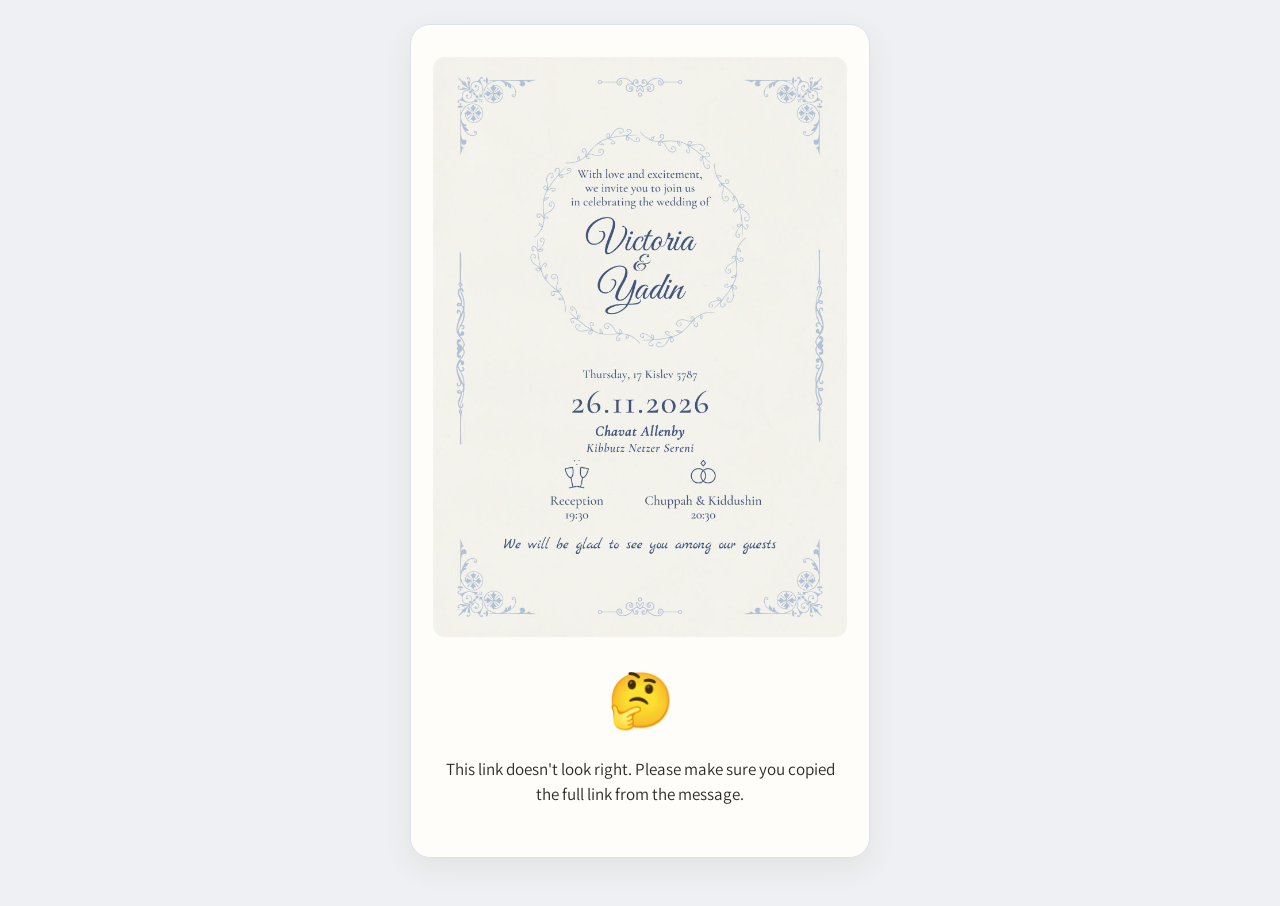
==== en/index.html @ 54bf4de9 "Add English invitation page and English WhatsApp messages via a language column Shared styles and lo" ====
<!doctype html>
<html lang="en" dir="ltr">
<head>
<meta charset="utf-8">
<meta name="viewport" content="width=device-width, initial-scale=1">
<title>Victoria &amp; Yadin's Wedding</title>
<!-- WhatsApp link preview. The image needs an absolute URL and must stay under ~300KB -->
<meta property="og:title" content="Victoria &amp; Yadin are getting married 💍">
<meta property="og:description" content="26.11.2026 · Chavat Allenby, Kibbutz Netzer Sereni · Tap to RSVP">
<meta property="og:image" content="https://zoeykulp.github.io/wedding-rsvp/en/invite.jpg">
<meta property="og:image:type" content="image/jpeg">
<meta property="og:image:width" content="1200">
<meta property="og:image:height" content="630">
<link rel="preconnect" href="https://fonts.googleapis.com">
<link rel="preconnect" href="https://fonts.gstatic.com" crossorigin>
<link href="https://fonts.googleapis.com/css2?family=Cormorant+Garamond:wght@600&family=Assistant:wght@400;600;700&display=swap" rel="stylesheet">
<link rel="stylesheet" href="../app.css">
<style>.done-title { font-family: 'Cormorant Garamond', serif; font-size: 30px; }</style>
</head>
<body>
<main>
  <img id="invite-img" class="invite-img" alt="Wedding invitation" hidden>

  <section id="loading" class="center">
    <div class="spinner" aria-label="Loading"></div>
    <p style="color:var(--muted);margin-top:-20px">Loading your invitation... 💌<br><small>This may take a few seconds</small></p>
  </section>

  <section id="error" class="center" hidden>
    <div class="big-emoji">🤔</div>
    <p>This link doesn't look right. Please make sure you copied the full link from the message.</p>
  </section>

  <section id="form-view" hidden>
    <p class="greet"><span id="greet-hi">Hi!</span> We'd love to know if you can make it 🤍</p>
    <p class="note" id="prev-note" hidden>You've already replied. You can update your answer here.</p>

    <div class="choices" role="radiogroup" aria-label="Will you attend?">
      <button type="button" class="choice" role="radio" aria-checked="false" data-status="מגיע">Yes, we'll be there 🎉</button>
      <button type="button" class="choice" role="radio" aria-checked="false" data-status="לא מגיע">Sorry, we can't make it</button>
      <button type="button" class="choice" role="radio" aria-checked="false" data-status="אולי">Not sure yet</button>
    </div>

    <div id="coming" hidden>
      <div class="field row">
        <span class="label" style="margin:0">How many of you?</span>
        <div class="stepper" data-key="count"></div>
      </div>

      <div class="field">
        <span class="label">Dietary preferences</span>
        <p class="hint">How many of you need a special meal? (Skip if none)</p>
        <div class="row"><span>Vegetarian</span><div class="stepper" data-key="veg"></div></div>
        <div class="row"><span>Vegan</span><div class="stepper" data-key="vegan"></div></div>
        <div class="row"><span>Gluten-free</span><div class="stepper" data-key="gf"></div></div>
      </div>

      <div class="field">
        <label class="check"><input type="checkbox" id="has-allergy"> Food allergy</label>
        <textarea id="allergy" hidden maxlength="300" placeholder="Which food? (e.g. nuts, sesame, fish)"></textarea>
      </div>
    </div>

    <div class="field" id="notes-field" hidden>
      <label class="label" for="notes">Anything else you'd like to tell us? (optional)</label>
      <textarea id="notes" maxlength="500"></textarea>
    </div>

    <p class="error-msg" id="form-error" hidden></p>
    <button type="button" class="primary" id="submit" disabled>Send</button>
  </section>

  <section id="done" class="center" hidden>
    <div class="big-emoji" id="done-emoji"></div>
    <h2 class="done-title" id="done-title"></h2>
    <p class="done-text" id="done-text"></p>
    <a class="secondary" id="waze" target="_blank" rel="noopener" hidden>Navigate with Waze 🚗</a>

    <!-- gift is hidden on the English page (Israeli payment apps only), but app.js expects these elements -->
    <div class="gift" id="gift" hidden>
      <p class="gift-title" id="gift-title"></p>
      <a class="primary gift-btn" id="gift-paybox" hidden></a>
      <div id="gift-bit" hidden><button type="button" class="secondary bit-copy" id="bit-copy"></button></div>
    </div>

    <button type="button" class="secondary" id="edit">Update my answer</button>
  </section>
</main>

<script>
  window.PAGE = {
    INVITE_IMAGE: 'invitation.jpg',
    WAZE_URL: 'https://waze.com/ul?navigate=yes&q=' + encodeURIComponent('חוות אלנבי נצר סרני'),
    SHOW_GIFT: false,
    T: {
      hi: 'Hi ',
      demoName: 'Sample Guest',
      plus: 'Add',
      minus: 'Remove',
      allergyMissing: 'Please tell us which food you are allergic to',
      saveFailed: "Oops, your answer wasn't saved. Please try again 🙏",
      done: {
        'מגיע': ['🥂', 'Wonderful!', "Can't wait to see you on 26.11"],
        'לא מגיע': ['🤍', 'Thank you for letting us know', "We'll miss you!"],
        'אולי': ['🙏', 'Thank you!', 'Once you know, just open the same link and update your answer'],
      },
      giftComing: '', giftNotComing: '', giftPaybox: '', giftBit: '', giftGeneric: '',
      bitCopySuffix: '', bitCopied: '',
    },
  };
</script>
<script src="../app.js"></script>
</body>
</html>
---- app.css ----
/* משותף לדף העברי (index.html) ולדף האנגלי (en/index.html) */
:root {
  --bg: #eef0f3;
  --card: #fffdf9;
  --ink: #2b2a27;
  --muted: #7a756c;
  --line: #dde2ea;
  --accent: #42567b;
  --accent-ink: #ffffff;
  --accent-soft: #e6ebf3;
  --gold: #8a9cbd;
  --danger: #a14a3b;
}
* { box-sizing: border-box; }
body {
  margin: 0;
  min-height: 100vh;
  background: var(--bg);
  color: var(--ink);
  font: 17px/1.5 'Assistant', system-ui, sans-serif;
  display: flex;
  justify-content: center;
  padding: 24px 16px 48px;
}
main {
  width: 100%;
  max-width: 460px;
  background: var(--card);
  border: 1px solid var(--line);
  border-radius: 20px;
  padding: 32px 22px;
  box-shadow: 0 10px 30px rgba(60, 50, 30, .07);
}
[hidden] { display: none !important; }

.invite-img { display: block; width: 100%; border-radius: 12px; margin-bottom: 22px; }
.greet { font-size: 19px; text-align: center; margin: 0 0 18px; }
.note { background: var(--accent-soft); border-radius: 10px; padding: 8px 12px; font-size: 15px; text-align: center; margin: -6px 0 18px; }

.choices { display: grid; gap: 10px; margin-bottom: 22px; }
.choice {
  font: inherit; font-weight: 600; font-size: 18px;
  padding: 14px; border-radius: 14px; cursor: pointer;
  background: var(--card); color: var(--ink); border: 1.5px solid var(--line);
  transition: border-color .15s, background .15s;
}
.choice:hover { border-color: var(--accent); }
.choice[aria-checked="true"] { background: var(--accent); color: var(--accent-ink); border-color: var(--accent); }

.field { margin-bottom: 20px; }
.label { display: block; font-weight: 600; margin-bottom: 8px; }
.hint { color: var(--muted); font-size: 15px; margin: -4px 0 10px; }
.row { display: flex; align-items: center; justify-content: space-between; padding: 8px 0; }
.row + .row { border-top: 1px dashed var(--line); }

.stepper { display: inline-flex; align-items: center; gap: 4px; }
[dir="ltr"] .stepper { flex-direction: row-reverse; } /* באנגלית: − 1 + */
.stepper button {
  width: 40px; height: 40px; border-radius: 50%;
  border: 1.5px solid var(--line); background: var(--card); color: var(--ink);
  font-size: 22px; line-height: 1; cursor: pointer;
}
.stepper button:disabled { opacity: .35; cursor: default; }
.stepper output { min-width: 36px; text-align: center; font-size: 20px; font-weight: 700; }

.check { display: flex; gap: 10px; align-items: center; cursor: pointer; font-weight: 600; }
.check input { width: 20px; height: 20px; accent-color: var(--accent); }
textarea {
  width: 100%; font: inherit; padding: 10px 12px; margin-top: 10px;
  border: 1.5px solid var(--line); border-radius: 12px; background: #fff; color: var(--ink);
  resize: vertical; min-height: 70px;
}
textarea:focus { outline: none; border-color: var(--accent); }

.primary {
  width: 100%; font: inherit; font-weight: 700; font-size: 19px;
  padding: 15px; border: 0; border-radius: 14px; cursor: pointer;
  background: var(--accent); color: var(--accent-ink);
}
.primary:disabled { opacity: .45; cursor: default; }
.secondary {
  display: block; width: 100%; text-align: center; text-decoration: none;
  font: inherit; font-weight: 600; padding: 13px; margin-top: 10px;
  border-radius: 14px; border: 1.5px solid var(--line); background: var(--card); color: var(--ink); cursor: pointer;
}
.error-msg { color: var(--danger); text-align: center; font-weight: 600; }

.gift { margin: 22px 0 6px; padding-top: 18px; border-top: 1px solid var(--line); }
.gift-title { margin: 0 0 12px; font-weight: 600; }
.gift-btn { display: block; text-decoration: none; text-align: center; background: var(--gold); }
.bit-copy { font-size: 18px; margin-top: 0; }

.center { text-align: center; }
.big-emoji { font-size: 54px; margin: 8px 0; }
.done-title { font-family: 'Frank Ruhl Libre', serif; margin: 0 0 8px; }
.done-text { color: var(--muted); }
.spinner {
  width: 36px; height: 36px; margin: 40px auto; border-radius: 50%;
  border: 3px solid var(--line); border-top-color: var(--accent);
  animation: spin .8s linear infinite;
}
@keyframes spin { to { transform: rotate(360deg); } }
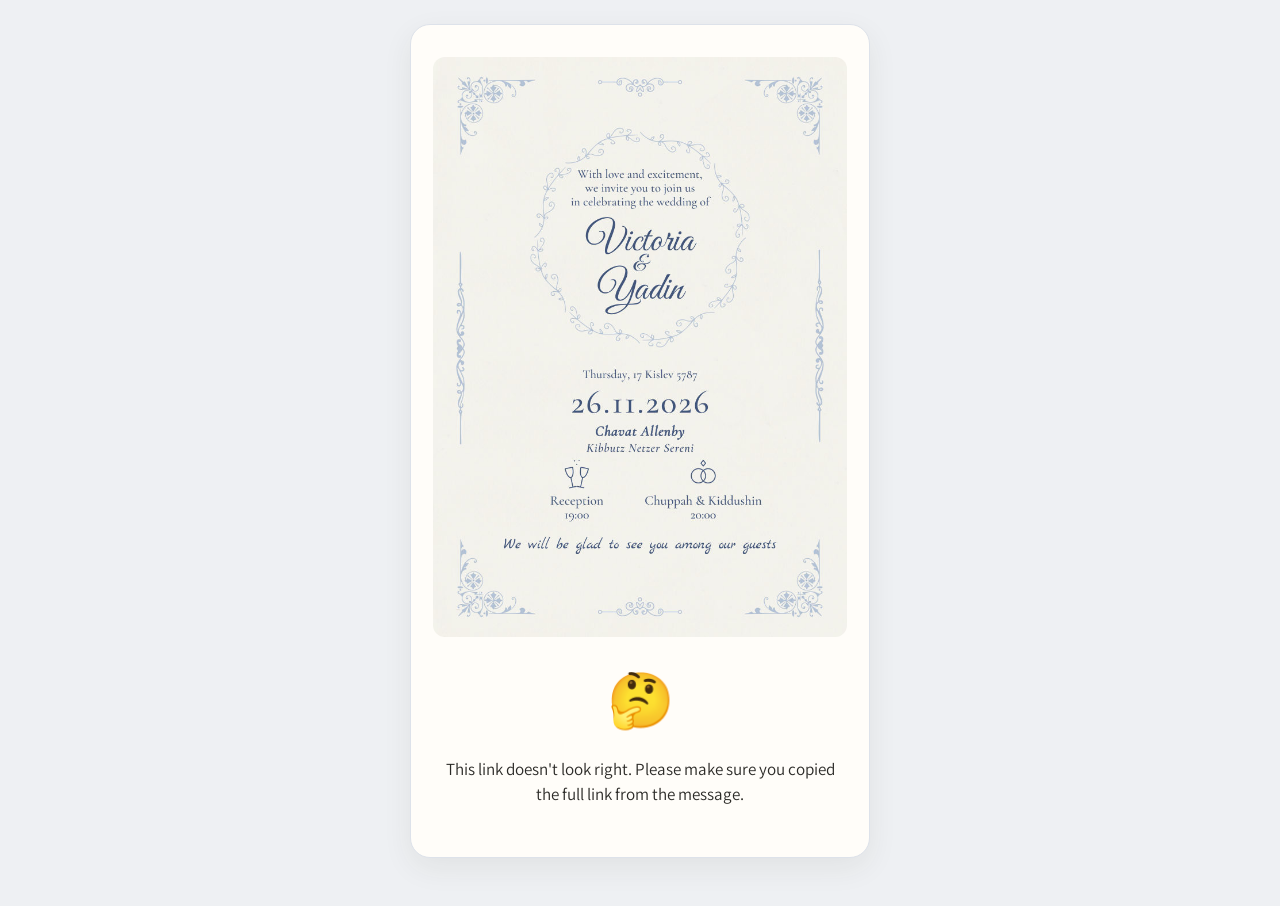
==== commit 02777597: "Gift only in the wedding-day reminder: remove gift button from the site The server no longer sends g" ====
--- a/en/index.html
+++ b/en/index.html
@@ -76,13 +76,6 @@
     <p class="done-text" id="done-text"></p>
     <a class="secondary" id="waze" target="_blank" rel="noopener" hidden>Navigate with Waze 🚗</a>
 
-    <!-- gift is hidden on the English page (Israeli payment apps only), but app.js expects these elements -->
-    <div class="gift" id="gift" hidden>
-      <p class="gift-title" id="gift-title"></p>
-      <a class="primary gift-btn" id="gift-paybox" hidden></a>
-      <div id="gift-bit" hidden><button type="button" class="secondary bit-copy" id="bit-copy"></button></div>
-    </div>
-
     <button type="button" class="secondary" id="edit">Update my answer</button>
   </section>
 </main>
@@ -91,7 +84,6 @@
   window.PAGE = {
     INVITE_IMAGE: 'invitation.jpg',
     WAZE_URL: 'https://waze.com/ul?navigate=yes&q=' + encodeURIComponent('חוות אלנבי נצר סרני'),
-    SHOW_GIFT: false,
     T: {
       hi: 'Hi ',
       demoName: 'Sample Guest',
@@ -104,8 +96,6 @@
         'לא מגיע': ['🤍', 'Thank you for letting us know', "We'll miss you!"],
         'אולי': ['🙏', 'Thank you!', 'Once you know, just open the same link and update your answer'],
       },
-      giftComing: '', giftNotComing: '', giftPaybox: '', giftBit: '', giftGeneric: '',
-      bitCopySuffix: '', bitCopied: '',
     },
   };
 </script>
--- a/app.css
+++ b/app.css
@@ -85,11 +85,6 @@
 }
 .error-msg { color: var(--danger); text-align: center; font-weight: 600; }
 
-.gift { margin: 22px 0 6px; padding-top: 18px; border-top: 1px solid var(--line); }
-.gift-title { margin: 0 0 12px; font-weight: 600; }
-.gift-btn { display: block; text-decoration: none; text-align: center; background: var(--gold); }
-.bit-copy { font-size: 18px; margin-top: 0; }
-
 .center { text-align: center; }
 .big-emoji { font-size: 54px; margin: 8px 0; }
 .done-title { font-family: 'Frank Ruhl Libre', serif; margin: 0 0 8px; }
